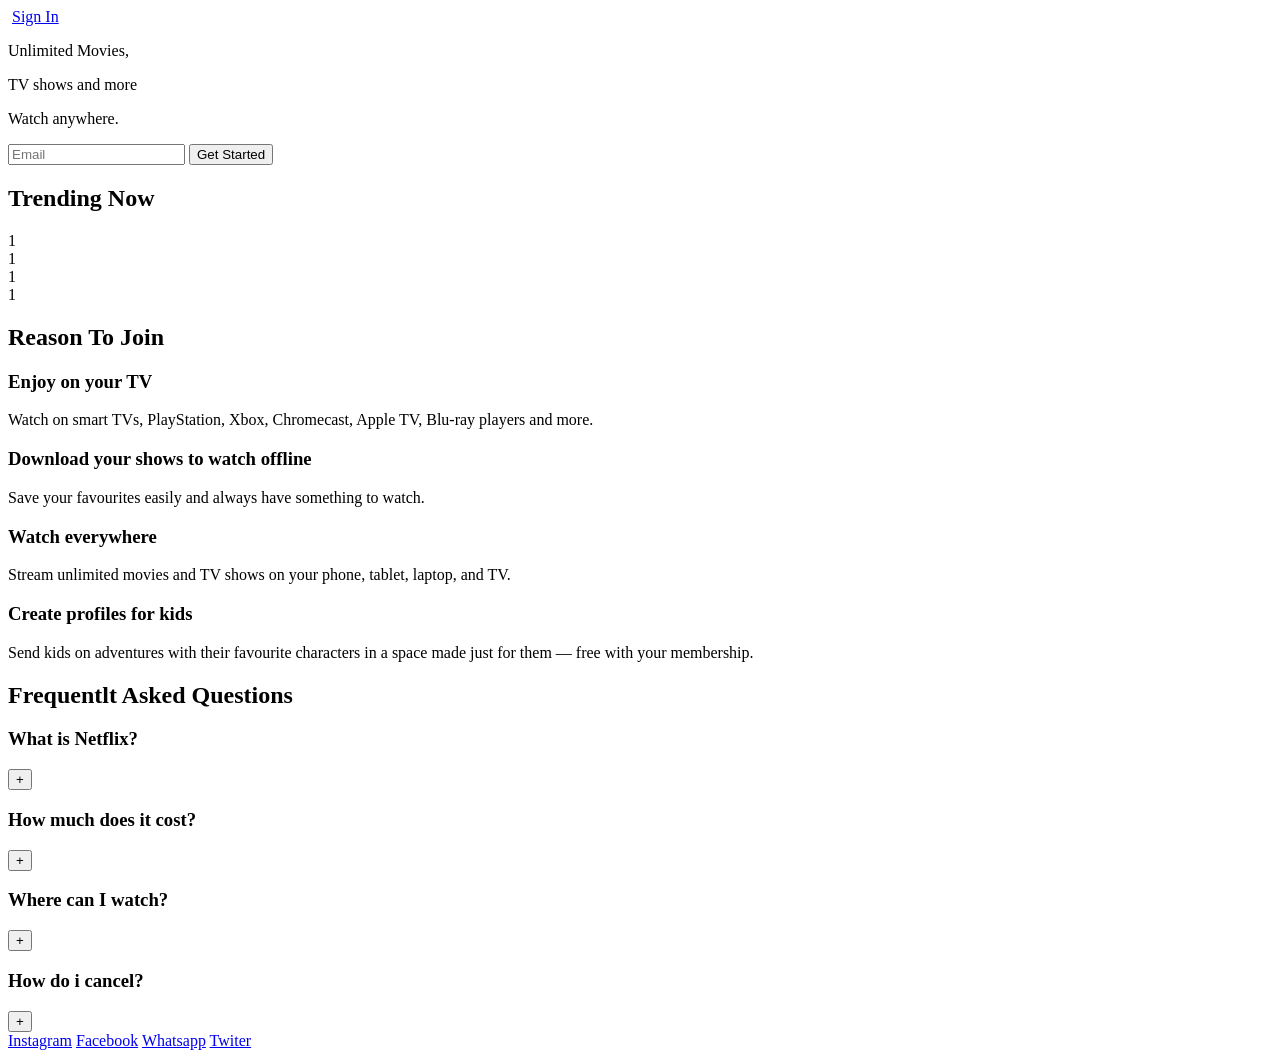
==== index.html @ e3bd0a15 "Initial HTML structure" ====
<!DOCTYPE html>
<html lang="en">
<head>
    <meta charset="UTF-8">
    <meta name="viewport" content="width=device-width, initial-scale=1.0">
    <title>Netflix Landing Page</title>
    <link rel="atylesheet" href="style.css">
</head>
<body>
    <section>
        <header>
            <nav>
                <img>
                <a href="./pages/signIn.html">Sign In</a>
            </nav>
        </header>
        <main>
            <section>
                <p>Unlimited Movies,</p>
                <p>TV shows and more</p>
                <p>Watch anywhere.</p>
                <input type="email" placeholder="Email" required>
                <button type="submit">Get Started</button>
            </section>
            <section>
                <h2>Trending Now</h2>
                <div class="cards">
                    <div class="card">
                        1
                        <img src="" alt="">
                    </div>
                    <div class="card">
                        1
                        <img src="" alt="">
                    </div>
                    <div class="card">
                        1
                        <img src="" alt="">
                    </div>
                    <div class="card">
                        1
                        <img src="" alt="">
                    </div>
                </div>
            </section>
            <section>
                <h2>Reason To Join</h2>
                <div class="boxs">
                    <div class="box">
                        <h3>Enjoy on your TV</h3>
                        <p>Watch on smart TVs, PlayStation, Xbox, Chromecast, Apple TV, Blu-ray players and more.</p>
                    </div>
                    <div class="box">
                        <h3>Download your shows to watch offline</h3>
                        <p>Save your favourites easily and always have something to watch.</p>
                    </div>
                    <div class="box">
                        <h3>Watch everywhere</h3>
                        <p>Stream unlimited movies and TV shows on your phone, tablet, laptop, and TV.</p>
                    </div>
                    <div class="box">
                        <h3>Create profiles for kids</h3>
                        <p>Send kids on adventures with their favourite characters in a space made just for them — free with your membership.</p>
                    </div>
                </div>
            </section>
            <section>
                <h2>Frequentlt Asked Questions</h2>
                <div class="ques">
                    <div class="que">
                        <h1>What is Netflix?</h1>
                        <button>+</button>
                    </div>
                    <div class="que">
                        <h1>How much does it cost?</h1>
                        <button>+</button>
                    </div>
                    <div class="que">
                        <h1>Where can I watch?</h1>
                        <button>+</button>
                    </div>
                    <div class="que">
                        <h1>How do i cancel?</h1>
                        <button>+</button>
                    </div>
                </div>
            </section>
        </main>
        <footer>
            <div class="social">
                <a href="#">Instagram</a>
                <a href="#">Facebook</a>
                <a href="#">Whatsapp</a>
                <a href="#">Twiter</a>
            </div>
        </footer>
    </section>
</body>
</html>
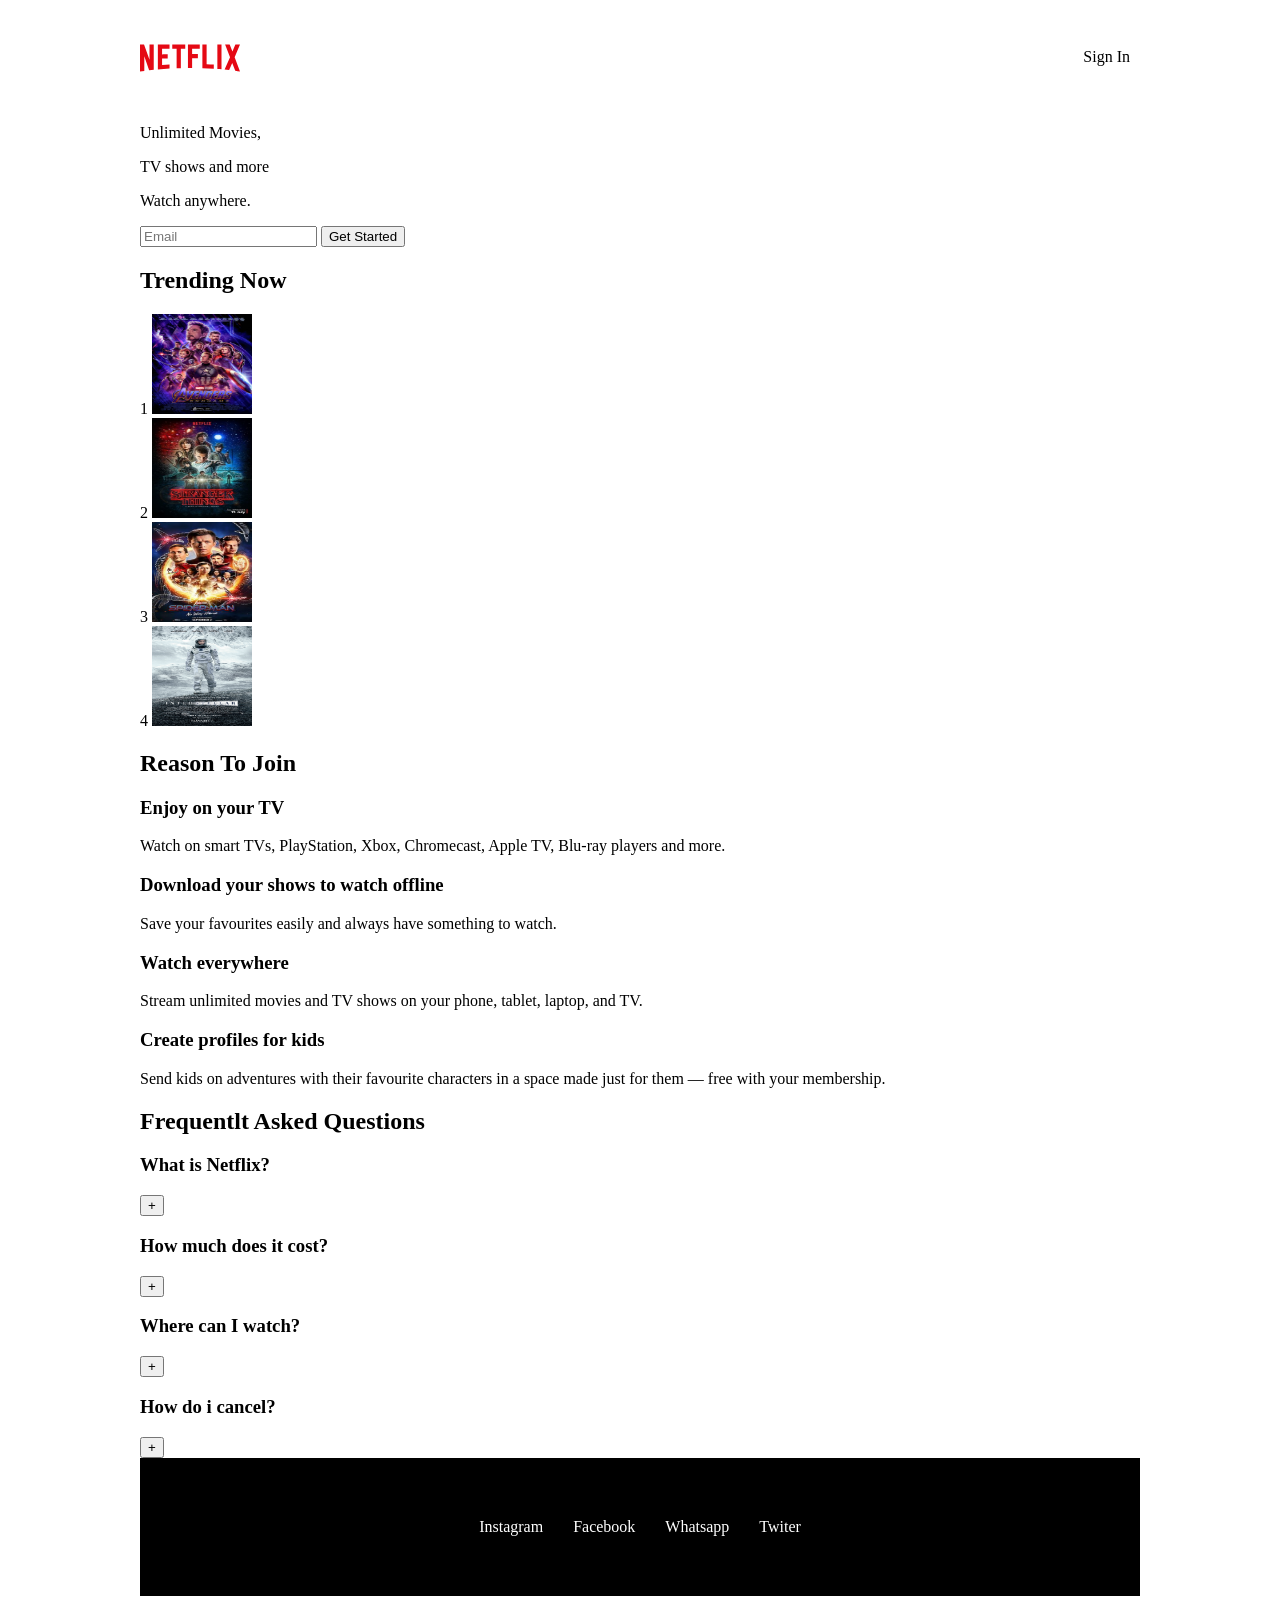
==== commit 3e0a6abf: "Add responsive navigation" ====
--- a/index.html
+++ b/index.html
@@ -4,13 +4,13 @@
     <meta charset="UTF-8">
     <meta name="viewport" content="width=device-width, initial-scale=1.0">
     <title>Netflix Landing Page</title>
-    <link rel="atylesheet" href="style.css">
+    <link rel="stylesheet" href="./css/style.css">
 </head>
 <body>
-    <section>
+    <section class="container">
         <header>
             <nav>
-                <img>
+                <img src="./image/logo.svg" alt="logo">
                 <a href="./pages/signIn.html">Sign In</a>
             </nav>
         </header>
@@ -27,19 +27,19 @@
                 <div class="cards">
                     <div class="card">
                         1
-                        <img src="" alt="">
+                        <img src="./movieImg/Endgame.jpg" alt="Endgame">
                     </div>
                     <div class="card">
-                        1
-                        <img src="" alt="">
+                        2
+                        <img src="./movieImg/Stranger_Things.jpg" alt="stangers_Things">
                     </div>
                     <div class="card">
-                        1
-                        <img src="" alt="">
+                        3
+                        <img src="./movieImg/Spider-Man_No_Way_Home.jpg" alt="Spiderman">
                     </div>
                     <div class="card">
-                        1
-                        <img src="" alt="">
+                        4
+                        <img src="./movieImg/Intesteller.jpg" alt="Intesteller">
                     </div>
                 </div>
             </section>
--- a/css/style.css
+++ b/css/style.css
@@ -0,0 +1,47 @@
+.container{
+    max-width:1000px;
+    width:90%;
+    margin:auto;
+}
+nav{
+    display:flex;
+    justify-content:space-between;
+}
+nav img{
+    width:100px;
+    height:100px;
+}
+nav a{
+    text-decoration:none;
+    color:black;
+    transition:0.3s;
+    margin-top:30px;
+    padding:10px;
+}
+nav a:hover{
+    color:blue;
+    transform:scale(1.1);
+}
+img{
+    width:100px;
+    height:100px;
+}
+footer{
+    display:flex;
+    justify-content:center;
+    padding:60px 20px;
+    background-color:black;
+}
+.social {
+    display:flex;
+    gap:30px;
+}
+.social a{
+    text-decoration:none;
+    color:white;
+    transition:0.3s;
+}
+.social a:hover{
+    color:blue;
+    transform:scale(1.2);
+}
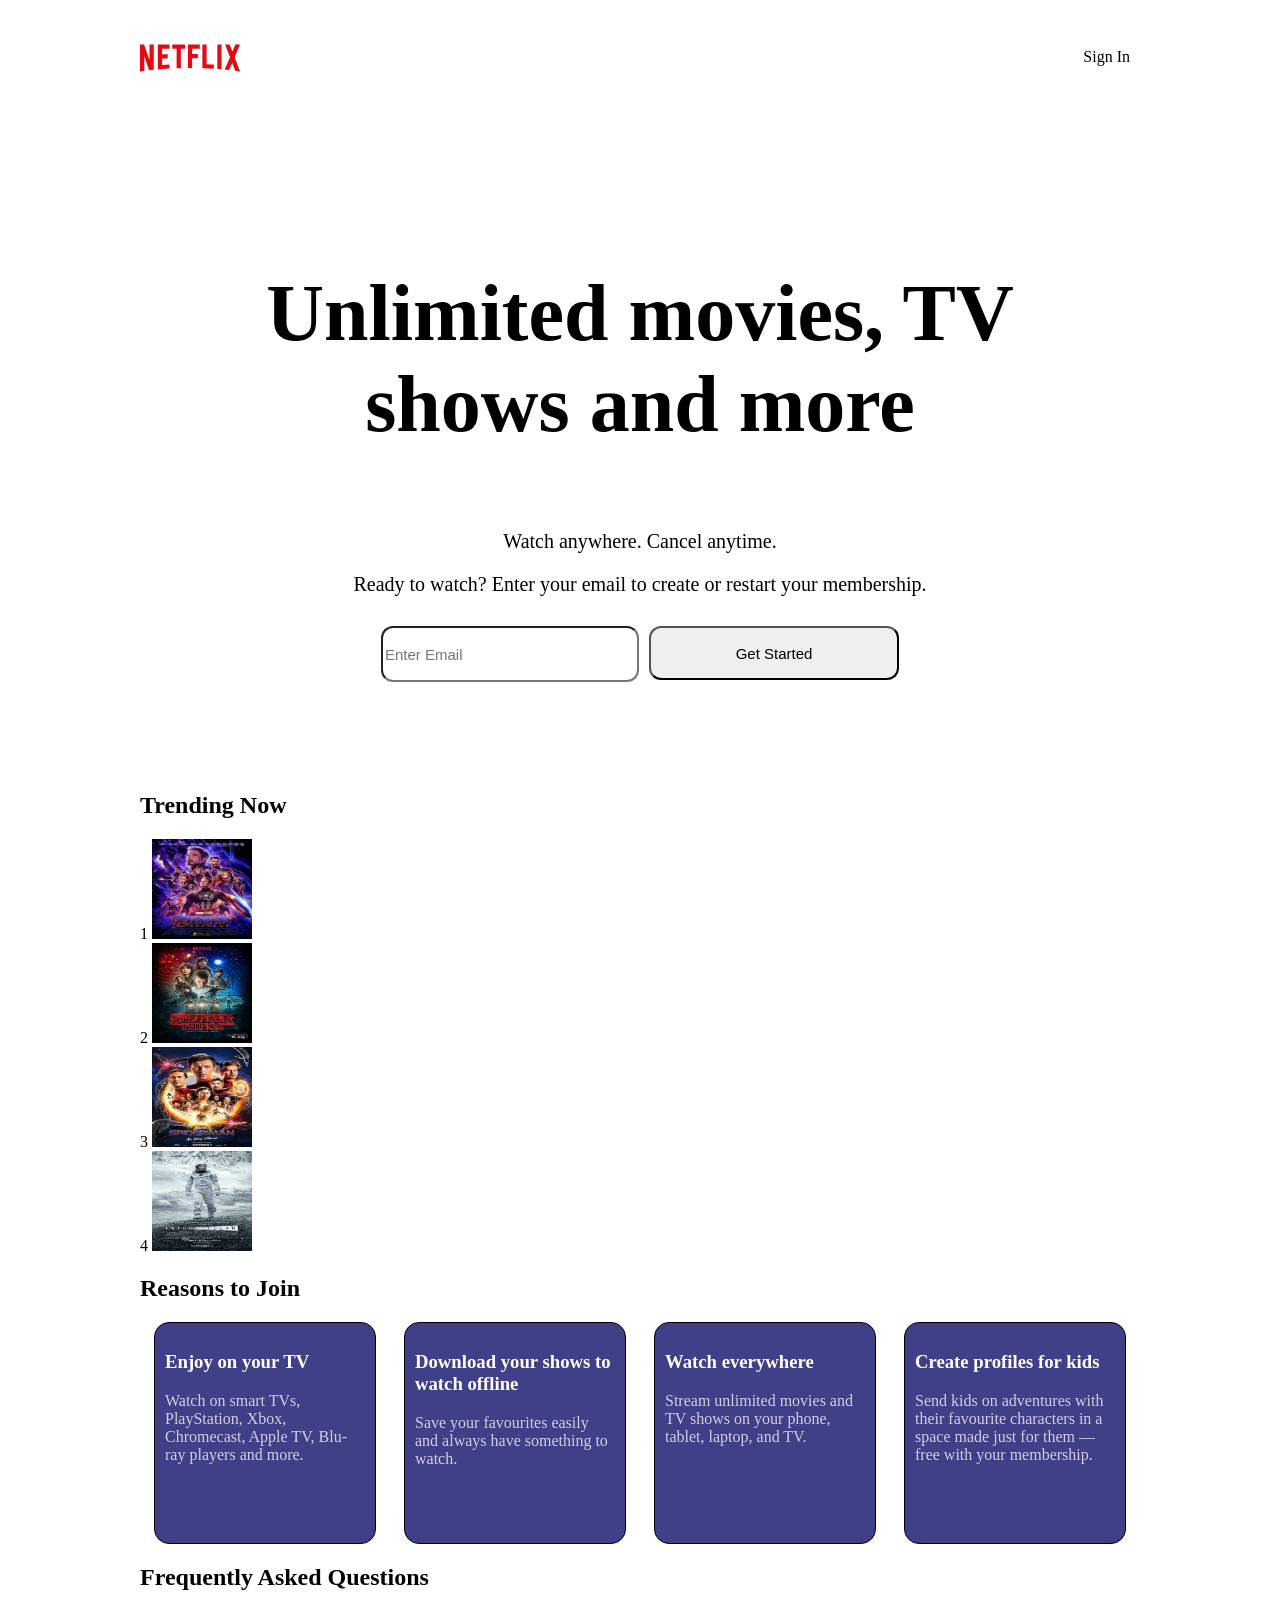
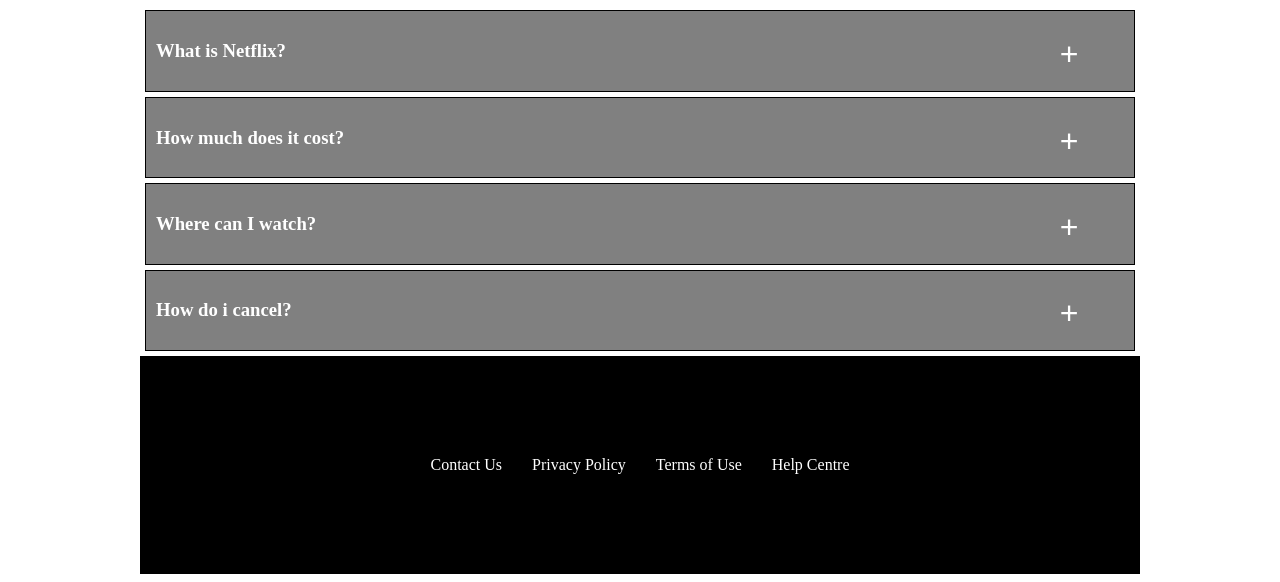
==== commit 4a4a493d: "Style hero section" ====
--- a/index.html
+++ b/index.html
@@ -15,12 +15,14 @@
             </nav>
         </header>
         <main>
-            <section>
-                <p>Unlimited Movies,</p>
-                <p>TV shows and more</p>
-                <p>Watch anywhere.</p>
-                <input type="email" placeholder="Email" required>
-                <button type="submit">Get Started</button>
+            <section class="front">
+                <h1>Unlimited movies, TV shows and more</h1>
+                <p>Watch anywhere. Cancel anytime.</p>
+                <p>Ready to watch? Enter your email to create or restart your membership.</p>
+                <form class="entry">
+                    <input type="email" placeholder="Enter Email" required>
+                    <button>Get Started</button>
+                </form>
             </section>
             <section>
                 <h2>Trending Now</h2>
@@ -39,12 +41,12 @@
                     </div>
                     <div class="card">
                         4
-                        <img src="./movieImg/Intesteller.jpg" alt="Intesteller">
+                        <img src="./movieImg/Interstellar.jpg" alt="Interstellar">
                     </div>
                 </div>
             </section>
             <section>
-                <h2>Reason To Join</h2>
+                <h2>Reasons to Join</h2>
                 <div class="boxs">
                     <div class="box">
                         <h3>Enjoy on your TV</h3>
@@ -64,23 +66,23 @@
                     </div>
                 </div>
             </section>
-            <section>
-                <h2>Frequentlt Asked Questions</h2>
+            <section class="faq">
+                <h2>Frequently Asked Questions</h2>
                 <div class="ques">
                     <div class="que">
-                        <h1>What is Netflix?</h1>
+                        <h3>What is Netflix?</h3>
                         <button>+</button>
                     </div>
                     <div class="que">
-                        <h1>How much does it cost?</h1>
+                        <h3>How much does it cost?</h3>
                         <button>+</button>
                     </div>
                     <div class="que">
-                        <h1>Where can I watch?</h1>
+                        <h3>Where can I watch?</h3>
                         <button>+</button>
                     </div>
                     <div class="que">
-                        <h1>How do i cancel?</h1>
+                        <h3>How do i cancel?</h3>
                         <button>+</button>
                     </div>
                 </div>
@@ -88,10 +90,10 @@
         </main>
         <footer>
             <div class="social">
-                <a href="#">Instagram</a>
-                <a href="#">Facebook</a>
-                <a href="#">Whatsapp</a>
-                <a href="#">Twiter</a>
+                <a href="#">Contact Us</a>
+                <a href="#">Privacy Policy</a>
+                <a href="#">Terms of Use</a>
+                <a href="#">Help Centre</a>
             </div>
         </footer>
     </section>
--- a/css/style.css
+++ b/css/style.css
@@ -22,14 +22,81 @@
     color:blue;
     transform:scale(1.1);
 }
+.front{
+    text-align:center;
+    padding:80px 20px;
+}
+.front h1{
+    font-size:80px;
+}
+.front p{
+    font-size:20px;
+}
+.entry{
+    display:flex;
+    justify-content:center;
+    padding:10px;
+    gap:10px;
+}
+.entry input{
+    width:250px;
+    height:50px;
+    font-size:15px;
+    border-radius:12px;
+}
+.entry button{
+    width:250px;
+    height:54px;
+    font-size:15px;
+    border-radius:12px;
+}
 img{
     width:100px;
     height:100px;
 }
+.boxs{
+    display:flex;
+    justify-content:space-around;
+}
+.box{
+    border:1px solid black;
+    border-radius:15px;
+    width:200px;
+    height:200px;
+    gap:10px;
+    padding:10px;
+    background-color:rgb(64, 64, 136);
+}
+.box h3{
+    color:white;
+}
+.box p{
+    color:rgba(255, 255, 255, 0.749);
+}
+.que{
+    display:flex;
+    justify-content:space-between;
+    align-items:center;
+    border:1px solid black;
+    margin:5px;
+    background-color:grey;
+    padding:10px;
+    color:white;
+}
+.que button{
+    border:none;
+    padding:10px;
+    width:100px;
+    font-size:xx-large;
+    height:50px;
+    margin-right:5px;
+    background-color:grey;
+    color:white;
+}
 footer{
     display:flex;
     justify-content:center;
-    padding:60px 20px;
+    padding:100px 20px;
     background-color:black;
 }
 .social {
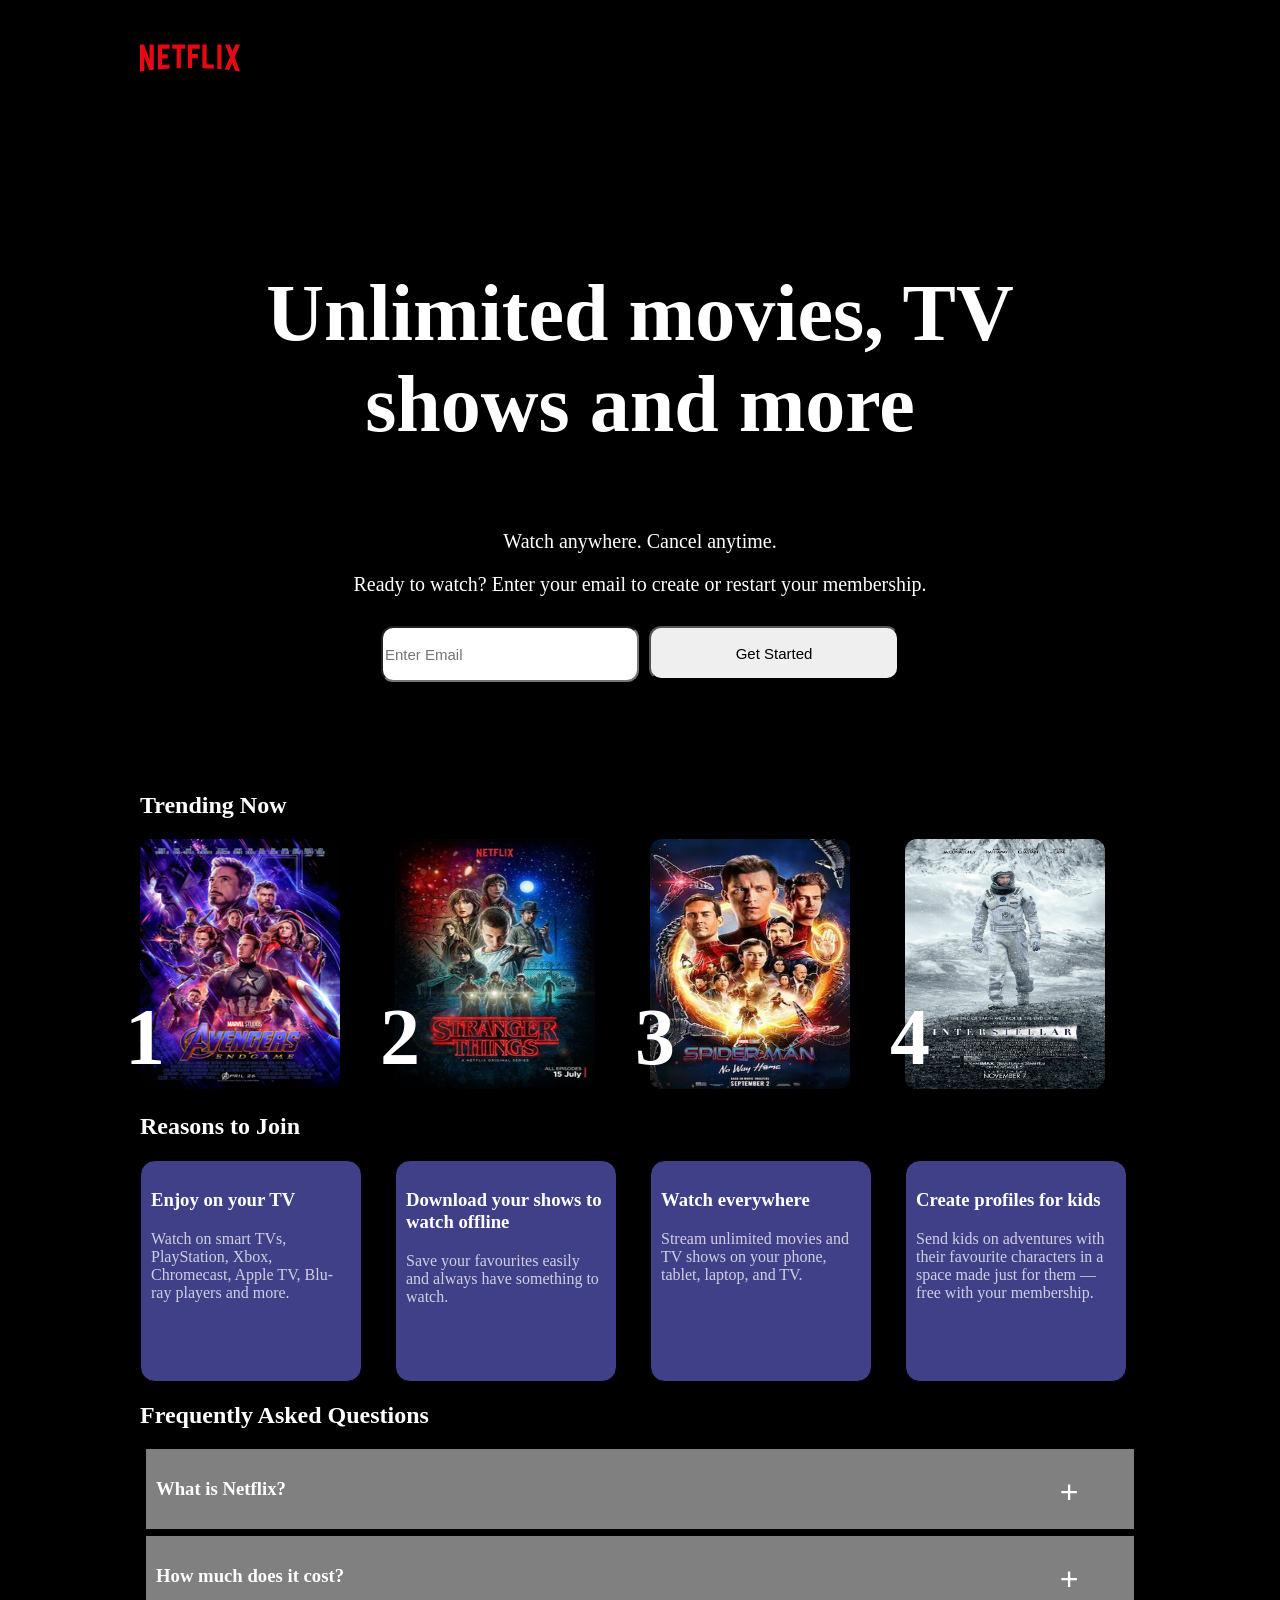
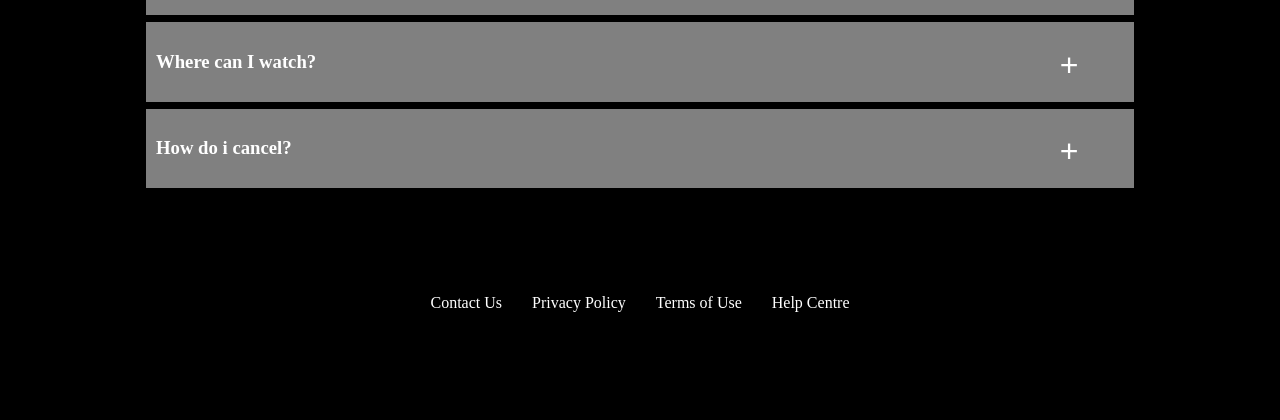
==== commit 4de30f79: "styling and some improvement" ====
--- a/index.html
+++ b/index.html
@@ -28,19 +28,19 @@
                 <h2>Trending Now</h2>
                 <div class="cards">
                     <div class="card">
-                        1
+                        <span class="position">1</span>
                         <img src="./movieImg/Endgame.jpg" alt="Endgame">
                     </div>
                     <div class="card">
-                        2
+                        <span class="position">2</span>
                         <img src="./movieImg/Stranger_Things.jpg" alt="stangers_Things">
                     </div>
                     <div class="card">
-                        3
+                        <span class="position">3</span>
                         <img src="./movieImg/Spider-Man_No_Way_Home.jpg" alt="Spiderman">
                     </div>
                     <div class="card">
-                        4
+                        <span class="position">4</span>
                         <img src="./movieImg/Interstellar.jpg" alt="Interstellar">
                     </div>
                 </div>
--- a/css/style.css
+++ b/css/style.css
@@ -1,3 +1,9 @@
+body{
+    background-color:black;
+}
+h2{
+    color:white;
+}
 .container{
     max-width:1000px;
     width:90%;
@@ -25,6 +31,7 @@
 .front{
     text-align:center;
     padding:80px 20px;
+    color:white;
 }
 .front h1{
     font-size:80px;
@@ -50,13 +57,31 @@
     font-size:15px;
     border-radius:12px;
 }
-img{
-    width:100px;
-    height:100px;
+.cards{
+    display:grid;
+    grid-template-columns:repeat(auto-fit,minmax(200px,1fr));
+    gap:20px;
+}
+.cards img{
+    width:200px;
+    height:250px;
+    border-radius:12px;
+}
+.card{
+    position:relative;
+}
+.position{
+    position:absolute;
+    bottom:10px;
+    left:-15px;
+    font-size:80px;
+    font-weight:bold;
+    color:white;
 }
 .boxs{
-    display:flex;
-    justify-content:space-around;
+    display:grid;
+    grid-template-columns:repeat(auto-fit,minmax(200px,1fr));
+    gap:20px;
 }
 .box{
     border:1px solid black;
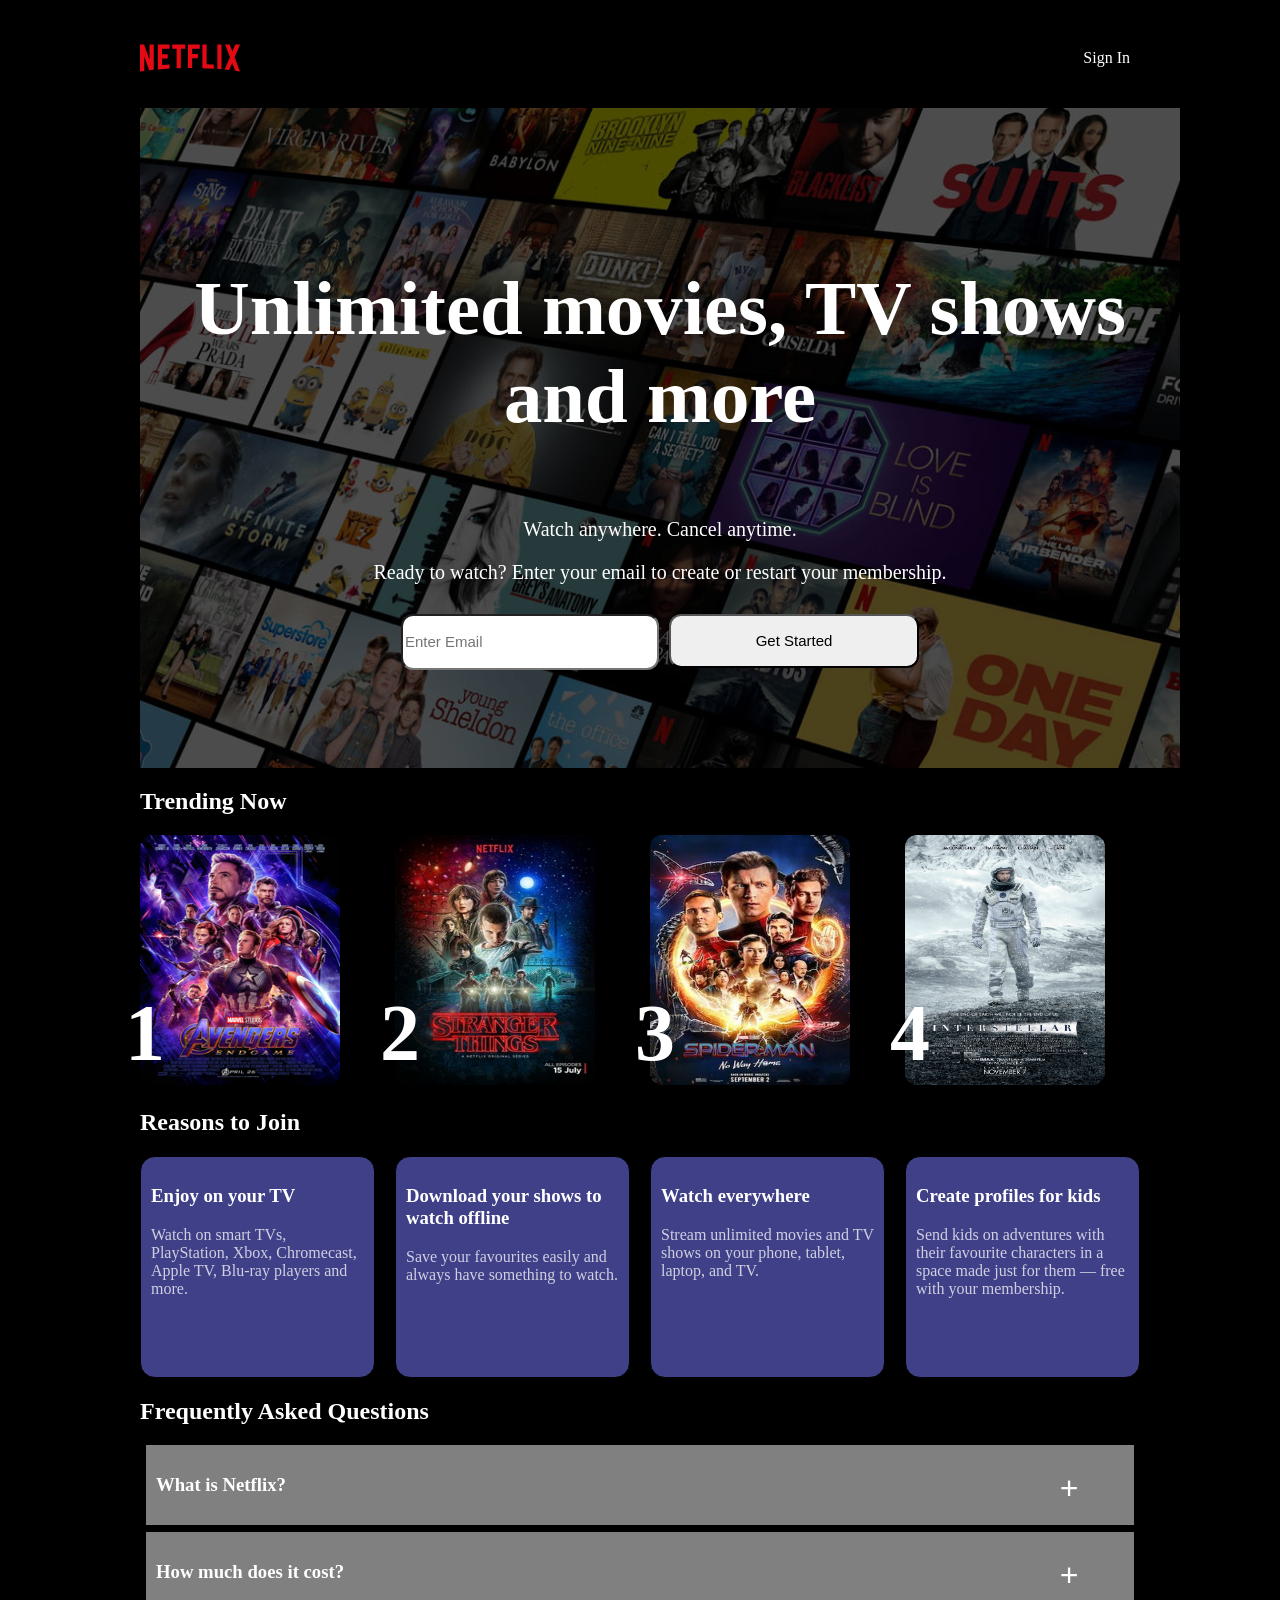
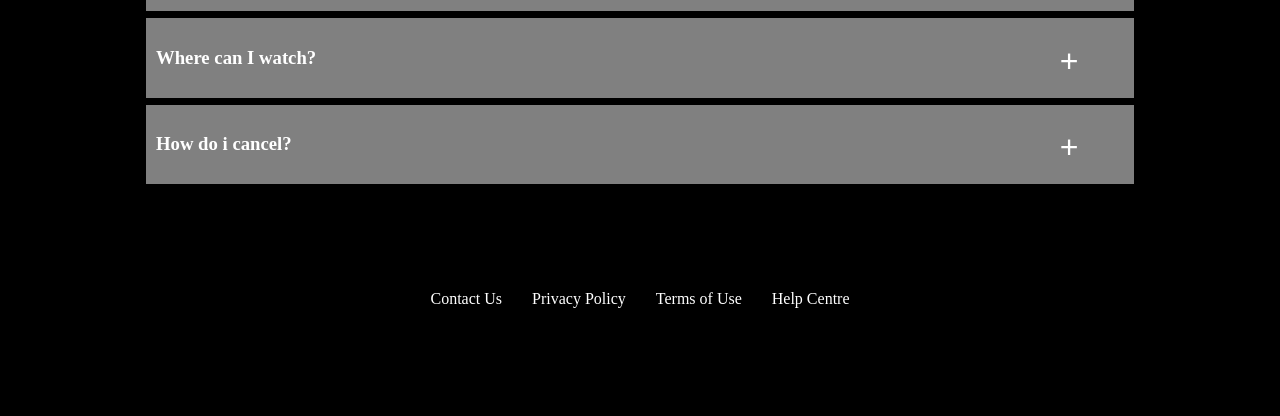
==== commit 81187c90: "some styling" ====
--- a/index.html
+++ b/index.html
@@ -3,7 +3,8 @@
 <head>
     <meta charset="UTF-8">
     <meta name="viewport" content="width=device-width, initial-scale=1.0">
-    <title>Netflix Landing Page</title>
+    <link rel="icon" href="https://assets.nflxext.com/us/ffe/siteui/common/icons/nficon2016.ico">
+    <title>Netflix</title>
     <link rel="stylesheet" href="./css/style.css">
 </head>
 <body>
--- a/css/style.css
+++ b/css/style.css
@@ -18,10 +18,11 @@
     height:100px;
 }
 nav a{
+    display:flex;
     text-decoration:none;
-    color:black;
+    color:white;
     transition:0.3s;
-    margin-top:30px;
+    align-items:center;
     padding:10px;
 }
 nav a:hover{
@@ -32,9 +33,27 @@
     text-align:center;
     padding:80px 20px;
     color:white;
+    background-image: url("../image/background.jpg");
+    background-size: cover;
+    background-position: center;
+    background-repeat: no-repeat;
+    height: 500px;
+    width:100%;
+    position:relative;
+}
+.front::before{
+    content:"";
+    position:absolute;
+    inset:0;
+    background:rgba(0,0,0,0.6);
+}
+
+.front>*{
+    position:relative;
+    z-index:1;
 }
 .front h1{
-    font-size:80px;
+    font-size:clamp(2.5rem,6vw,5rem);
 }
 .front p{
     font-size:20px;
@@ -57,6 +76,20 @@
     font-size:15px;
     border-radius:12px;
 }
+@media(max-width:768px){
+
+.entry{
+    flex-direction:column;
+    align-items:center;
+}
+
+.entry input,
+.entry button{
+    width:100%;
+    max-width:350px;
+}
+
+}
 .cards{
     display:grid;
     grid-template-columns:repeat(auto-fit,minmax(200px,1fr));
@@ -69,6 +102,10 @@
 }
 .card{
     position:relative;
+    transition:0.3s;
+}
+.card:hover{
+    transform:translateY(-10px);
 }
 .position{
     position:absolute;
@@ -86,7 +123,7 @@
 .box{
     border:1px solid black;
     border-radius:15px;
-    width:200px;
+    width:auto;
     height:200px;
     gap:10px;
     padding:10px;
@@ -107,6 +144,10 @@
     background-color:grey;
     padding:10px;
     color:white;
+    transition:0.3s;
+}
+.que:hover{
+    background:#555;
 }
 .que button{
     border:none;
